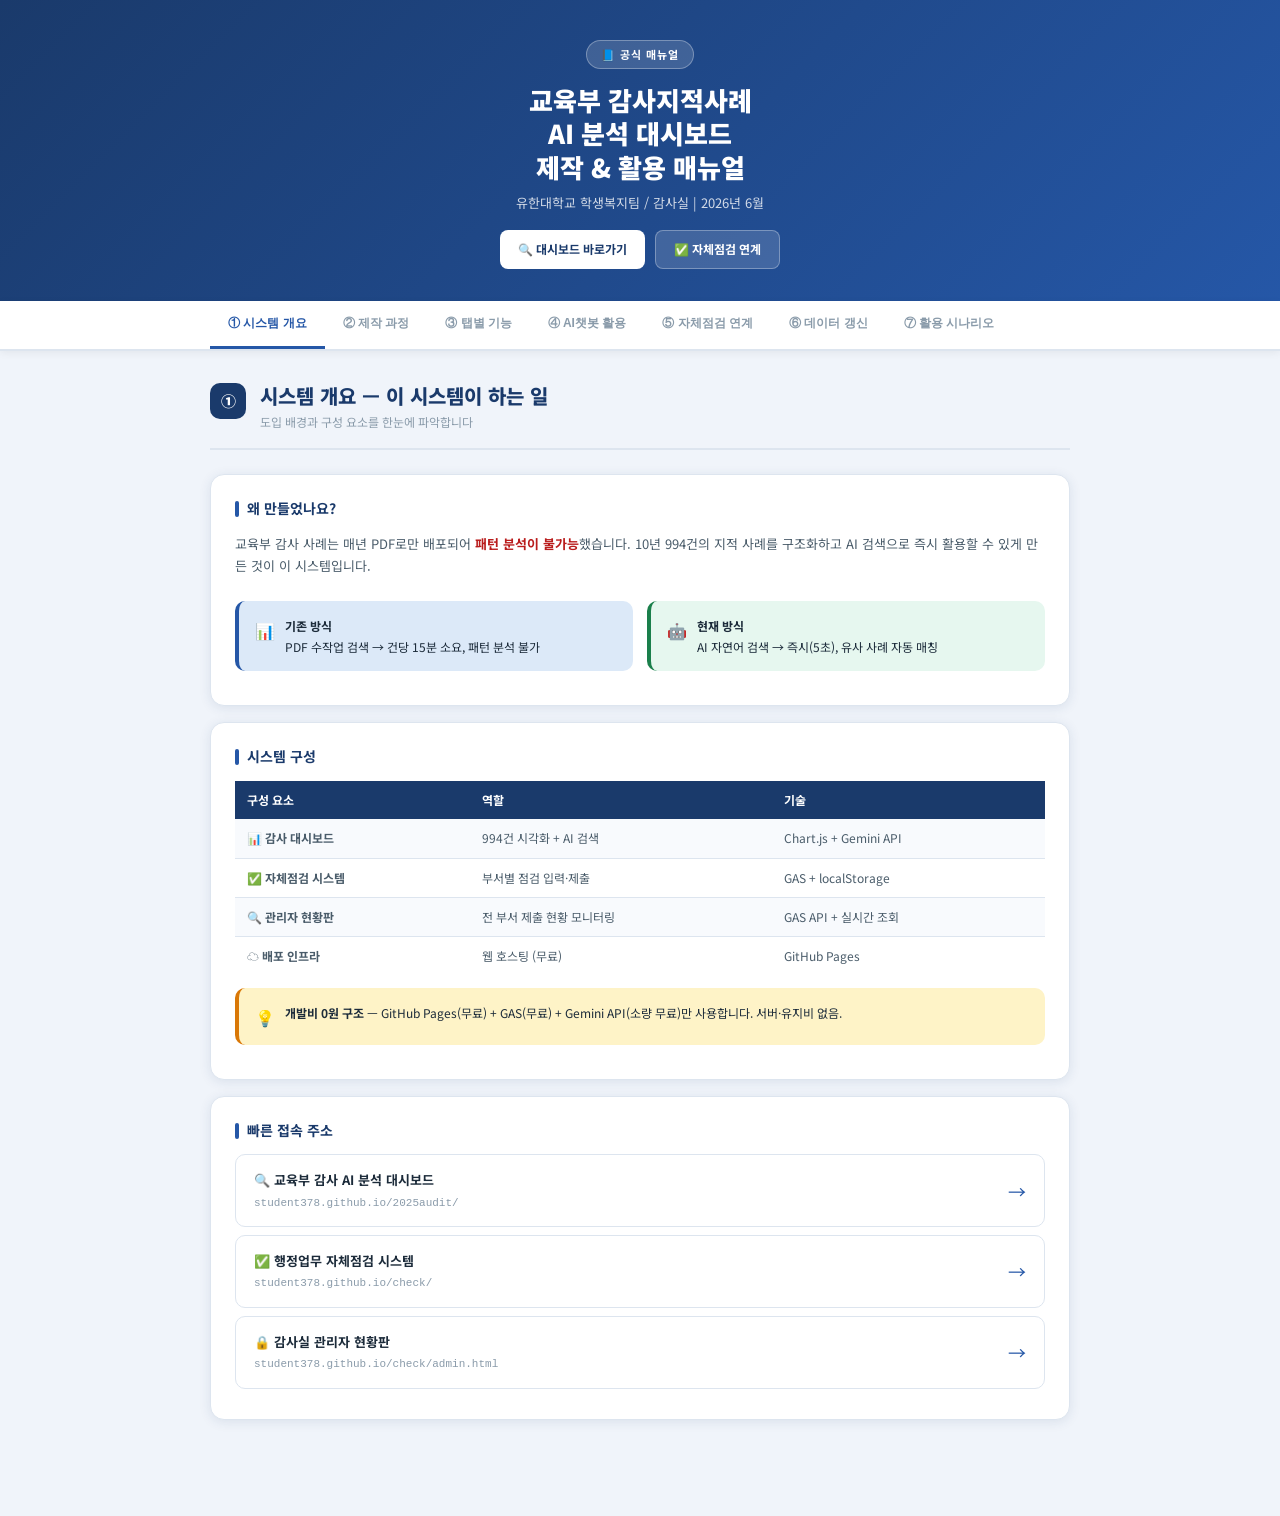
==== manual-audit.html @ cb3c9305 "Add files via upload" ====
<!DOCTYPE html>
<html lang="ko">
<head>
<meta charset="UTF-8">
<meta name="viewport" content="width=device-width,initial-scale=1">
<title>감사지적사례 대시보드 매뉴얼 | 유한대학교</title>
<style>
@import url('https://fonts.googleapis.com/css2?family=Noto+Sans+KR:wght@300;400;500;700;900&display=swap');
*{box-sizing:border-box;margin:0;padding:0}
:root{
  --navy:#1a3a6b;--blue:#2557a7;--blue2:#3b72c4;--blue-light:#dce9f8;
  --green:#1a7f4b;--green-bg:#e6f7ef;
  --orange:#d97706;--orange-bg:#fef3c7;
  --red:#b91c1c;--red-bg:#fde8e8;
  --bg:#f0f4fa;--surf:#fff;--surf2:#f8fafd;
  --txt:#1c2b3a;--txt2:#4a5c6a;--txt3:#8a9baa;
  --border:#dde5ef;
  --sh:0 2px 12px rgba(26,58,107,.10);
  --sh2:0 6px 28px rgba(26,58,107,.16);
}
html{scroll-behavior:smooth}
body{font-family:'Noto Sans KR',sans-serif;background:var(--bg);color:var(--txt);font-size:14px;line-height:1.7}

/* 레이아웃 */
.container{max-width:900px;margin:0 auto;padding:0 20px 80px}

/* 헤더 */
.header{background:linear-gradient(135deg,#1a3a6b 0%,#2557a7 100%);color:#fff;padding:40px 20px 32px;text-align:center;margin-bottom:0}
.header-badge{display:inline-block;background:rgba(255,255,255,.15);border:1px solid rgba(255,255,255,.3);border-radius:20px;padding:4px 14px;font-size:11px;font-weight:700;letter-spacing:1px;margin-bottom:14px}
.header h1{font-size:26px;font-weight:900;line-height:1.3;margin-bottom:8px}
.header p{font-size:13px;opacity:.8;margin-bottom:16px}
.header-btns{display:flex;gap:10px;justify-content:center;flex-wrap:wrap}
.header-btn{display:inline-flex;align-items:center;gap:6px;padding:8px 18px;border-radius:8px;font-size:12px;font-weight:700;text-decoration:none;transition:all .2s}
.header-btn.primary{background:#fff;color:var(--navy)}
.header-btn.secondary{background:rgba(255,255,255,.15);color:#fff;border:1px solid rgba(255,255,255,.3)}
.header-btn:hover{transform:translateY(-1px)}

/* 탭 네비게이션 */
.tab-nav{background:#fff;border-bottom:2px solid var(--border);position:sticky;top:0;z-index:100;box-shadow:0 2px 8px rgba(0,0,0,.06)}
.tab-nav-inner{max-width:900px;margin:0 auto;padding:0 20px;display:flex;gap:0;overflow-x:auto}
.tab-nav-inner::-webkit-scrollbar{display:none}
.tnav-btn{flex-shrink:0;padding:14px 18px;font-size:12px;font-weight:700;color:var(--txt3);background:none;border:none;border-bottom:3px solid transparent;cursor:pointer;transition:all .2s;white-space:nowrap}
.tnav-btn.active,.tnav-btn:hover{color:var(--blue);border-bottom-color:var(--blue)}

/* 섹션 */
.section{display:none;padding-top:32px}
.section.active{display:block}

/* 섹션 헤더 */
.sec-hdr{display:flex;align-items:flex-start;gap:14px;margin-bottom:24px;padding-bottom:16px;border-bottom:2px solid var(--border)}
.sec-num{width:36px;height:36px;border-radius:10px;background:var(--navy);color:#fff;display:flex;align-items:center;justify-content:center;font-size:15px;font-weight:900;flex-shrink:0}
.sec-title{font-size:20px;font-weight:800;color:var(--navy);line-height:1.3}
.sec-sub{font-size:12px;color:var(--txt3);margin-top:3px}

/* 카드 */
.card{background:#fff;border-radius:14px;padding:22px 24px;margin-bottom:16px;box-shadow:var(--sh);border:1px solid var(--border)}
.card-title{font-size:14px;font-weight:700;color:var(--navy);margin-bottom:12px;display:flex;align-items:center;gap:8px}
.card-title::before{content:'';display:inline-block;width:4px;height:16px;background:var(--blue);border-radius:2px}

/* 스텝 */
.steps{display:flex;flex-direction:column;gap:0}
.step{display:flex;gap:16px;position:relative}
.step:not(:last-child)::before{content:'';position:absolute;left:19px;top:42px;bottom:0;width:2px;background:var(--border)}
.step-num{width:40px;height:40px;border-radius:50%;background:var(--blue);color:#fff;display:flex;align-items:center;justify-content:center;font-size:14px;font-weight:800;flex-shrink:0;position:relative;z-index:1}
.step-body{flex:1;padding-bottom:24px}
.step-title{font-size:14px;font-weight:700;color:var(--navy);margin-bottom:8px;margin-top:8px}
.step-desc{font-size:13px;color:var(--txt2);line-height:1.75}

/* 스크린샷 시뮬레이션 */
.screen{background:#1e2a3a;border-radius:10px;overflow:hidden;margin:12px 0;box-shadow:0 4px 20px rgba(0,0,0,.3)}
.screen-bar{background:#2a3a50;padding:8px 14px;display:flex;align-items:center;gap:8px}
.screen-dot{width:10px;height:10px;border-radius:50%}
.screen-url{flex:1;background:rgba(255,255,255,.08);border-radius:4px;padding:3px 10px;font-size:11px;color:rgba(255,255,255,.5);font-family:monospace}
.screen-body{padding:14px}
.fake-tab-row{display:flex;gap:4px;flex-wrap:wrap;margin-bottom:12px}
.fake-tab{padding:5px 10px;border-radius:5px;font-size:10px;font-weight:700;background:rgba(255,255,255,.08);color:rgba(255,255,255,.5)}
.fake-tab.active{background:var(--blue);color:#fff}
.fake-kpi{display:grid;grid-template-columns:repeat(3,1fr);gap:8px;margin-bottom:12px}
.fake-kpi-item{background:rgba(255,255,255,.06);border-radius:8px;padding:10px;text-align:center}
.fake-kpi-num{font-size:18px;font-weight:900;color:#60a5fa}
.fake-kpi-label{font-size:9px;color:rgba(255,255,255,.4);margin-top:2px}
.fake-row{background:rgba(255,255,255,.05);border-radius:6px;padding:8px 10px;margin-bottom:5px;font-size:10px;color:rgba(255,255,255,.6);display:flex;gap:8px;align-items:center}
.fake-badge{padding:2px 7px;border-radius:10px;font-size:9px;font-weight:700}
.fake-badge.high{background:#b91c1c33;color:#fca5a5}
.fake-badge.mid{background:#d9770633;color:#fbbf24}
.fake-badge.info{background:#1d4ed833;color:#93c5fd}
.fake-chat{background:rgba(255,255,255,.05);border-radius:8px;padding:10px;margin-bottom:6px}
.fake-chat-q{font-size:10px;color:#93c5fd;margin-bottom:5px}
.fake-chat-a{font-size:9px;color:rgba(255,255,255,.55);line-height:1.5}

/* 배지 */
.badge{display:inline-flex;align-items:center;gap:4px;padding:3px 9px;border-radius:20px;font-size:11px;font-weight:700}
.badge-blue{background:var(--blue-light);color:var(--blue)}
.badge-green{background:var(--green-bg);color:var(--green)}
.badge-orange{background:var(--orange-bg);color:var(--orange)}
.badge-red{background:var(--red-bg);color:var(--red)}
.badge-navy{background:#e8eef8;color:var(--navy)}

/* 팁 박스 */
.tip{border-radius:10px;padding:14px 16px;margin:12px 0;font-size:12px;line-height:1.75;display:flex;gap:10px}
.tip.blue{background:var(--blue-light);border-left:4px solid var(--blue)}
.tip.green{background:var(--green-bg);border-left:4px solid var(--green)}
.tip.orange{background:var(--orange-bg);border-left:4px solid var(--orange)}
.tip.red{background:var(--red-bg);border-left:4px solid var(--red)}
.tip-icon{font-size:16px;flex-shrink:0;margin-top:1px}
.tip b{font-weight:700}

/* 테이블 */
.tbl{width:100%;border-collapse:collapse;margin:12px 0;font-size:12px}
.tbl th{background:var(--navy);color:#fff;padding:9px 12px;text-align:left;font-weight:700}
.tbl td{padding:9px 12px;border-bottom:1px solid var(--border);vertical-align:top;color:var(--txt2)}
.tbl tr:last-child td{border-bottom:none}
.tbl tr:nth-child(even) td{background:var(--surf2)}

/* 체크리스트 */
.checklist{list-style:none;display:flex;flex-direction:column;gap:8px}
.checklist li{display:flex;gap:10px;padding:10px 14px;background:var(--surf2);border-radius:8px;font-size:13px;color:var(--txt2);align-items:flex-start}
.checklist li::before{content:'☐';font-size:16px;flex-shrink:0;color:var(--blue);margin-top:1px}
.checklist li.done::before{content:'☑';color:var(--green)}

/* 구분선 */
.divider{border:none;border-top:1px solid var(--border);margin:20px 0}

/* 링크 박스 */
.link-box{display:flex;align-items:center;justify-content:space-between;padding:14px 18px;background:#fff;border:1px solid var(--border);border-radius:10px;text-decoration:none;color:var(--txt);transition:all .2s;margin:8px 0}
.link-box:hover{border-color:var(--blue);box-shadow:var(--sh)}
.link-box-url{font-size:11px;color:var(--txt3);font-family:monospace;margin-top:2px}
.link-box-arrow{color:var(--blue);font-size:18px}

/* 열 레이아웃 */
.cols2{display:grid;grid-template-columns:1fr 1fr;gap:14px}
@media(max-width:600px){.cols2{grid-template-columns:1fr}.fake-kpi{grid-template-columns:repeat(2,1fr)}}

/* 인쇄 */
@media print{.tab-nav,.header-btns{display:none}.section{display:block!important}.container{max-width:100%}}
</style>
</head>
<body>

<div class="header">
  <div class="header-badge">📘 공식 매뉴얼</div>
  <h1>교육부 감사지적사례<br>AI 분석 대시보드<br>제작 & 활용 매뉴얼</h1>
  <p>유한대학교 학생복지팀 / 감사실 | 2026년 6월</p>
  <div class="header-btns">
    <a href="https://student378.github.io/2025audit/" target="_blank" class="header-btn primary">🔍 대시보드 바로가기</a>
    <a href="https://student378.github.io/check/" target="_blank" class="header-btn secondary">✅ 자체점검 연계</a>
  </div>
</div>

<nav class="tab-nav">
  <div class="tab-nav-inner">
    <button class="tnav-btn active" onclick="showSec('s1',this)">① 시스템 개요</button>
    <button class="tnav-btn" onclick="showSec('s2',this)">② 제작 과정</button>
    <button class="tnav-btn" onclick="showSec('s3',this)">③ 탭별 기능</button>
    <button class="tnav-btn" onclick="showSec('s4',this)">④ AI챗봇 활용</button>
    <button class="tnav-btn" onclick="showSec('s5',this)">⑤ 자체점검 연계</button>
    <button class="tnav-btn" onclick="showSec('s6',this)">⑥ 데이터 갱신</button>
    <button class="tnav-btn" onclick="showSec('s7',this)">⑦ 활용 시나리오</button>
  </div>
</nav>

<div class="container">

<!-- ① 시스템 개요 -->
<div class="section active" id="s1">
  <div class="sec-hdr">
    <div class="sec-num">①</div>
    <div><div class="sec-title">시스템 개요 — 이 시스템이 하는 일</div><div class="sec-sub">도입 배경과 구성 요소를 한눈에 파악합니다</div></div>
  </div>

  <div class="card">
    <div class="card-title">왜 만들었나요?</div>
    <p style="font-size:13px;color:var(--txt2);margin-bottom:12px">교육부 감사 사례는 매년 PDF로만 배포되어 <strong style="color:var(--red)">패턴 분석이 불가능</strong>했습니다. 10년 994건의 지적 사례를 구조화하고 AI 검색으로 즉시 활용할 수 있게 만든 것이 이 시스템입니다.</p>
    <div class="cols2">
      <div class="tip blue"><div class="tip-icon">📊</div><div><b>기존 방식</b><br>PDF 수작업 검색 → 건당 15분 소요, 패턴 분석 불가</div></div>
      <div class="tip green"><div class="tip-icon">🤖</div><div><b>현재 방식</b><br>AI 자연어 검색 → 즉시(5초), 유사 사례 자동 매칭</div></div>
    </div>
  </div>

  <div class="card">
    <div class="card-title">시스템 구성</div>
    <table class="tbl">
      <tr><th>구성 요소</th><th>역할</th><th>기술</th></tr>
      <tr><td>📊 <b>감사 대시보드</b></td><td>994건 시각화 + AI 검색</td><td>Chart.js + Gemini API</td></tr>
      <tr><td>✅ <b>자체점검 시스템</b></td><td>부서별 점검 입력·제출</td><td>GAS + localStorage</td></tr>
      <tr><td>🔍 <b>관리자 현황판</b></td><td>전 부서 제출 현황 모니터링</td><td>GAS API + 실시간 조회</td></tr>
      <tr><td>☁️ <b>배포 인프라</b></td><td>웹 호스팅 (무료)</td><td>GitHub Pages</td></tr>
    </table>
    <div class="tip orange"><div class="tip-icon">💡</div><div><b>개발비 0원 구조</b> — GitHub Pages(무료) + GAS(무료) + Gemini API(소량 무료)만 사용합니다. 서버·유지비 없음.</div></div>
  </div>

  <div class="card">
    <div class="card-title">빠른 접속 주소</div>
    <a class="link-box" href="https://student378.github.io/2025audit/" target="_blank">
      <div><div style="font-weight:700;font-size:13px;">🔍 교육부 감사 AI 분석 대시보드</div><div class="link-box-url">student378.github.io/2025audit/</div></div>
      <span class="link-box-arrow">→</span>
    </a>
    <a class="link-box" href="https://student378.github.io/check/" target="_blank">
      <div><div style="font-weight:700;font-size:13px;">✅ 행정업무 자체점검 시스템</div><div class="link-box-url">student378.github.io/check/</div></div>
      <span class="link-box-arrow">→</span>
    </a>
    <a class="link-box" href="https://student378.github.io/check/admin.html" target="_blank">
      <div><div style="font-weight:700;font-size:13px;">🔒 감사실 관리자 현황판</div><div class="link-box-url">student378.github.io/check/admin.html</div></div>
      <span class="link-box-arrow">→</span>
    </a>
  </div>
</div>

<!-- ② 제작 과정 -->
<div class="section" id="s2">
  <div class="sec-hdr">
    <div class="sec-num">②</div>
    <div><div class="sec-title">제작 과정 — 어떻게 만들었나요?</div><div class="sec-sub">담당자 1인이 AI 보조로 자체 개발한 전 과정입니다</div></div>
  </div>

  <div class="card">
    <div class="steps">
      <div class="step">
        <div class="step-num">1</div>
        <div class="step-body">
          <div class="step-title">교육부 감사 PDF 데이터 수집 및 구조화</div>
          <div class="step-desc">최근 10년(2015~2024) 교육부 감사 결과 보고서를 수집합니다. PDF 원문에서 <strong>기관명·연도·지적 내용·조치 사항·금액</strong>을 추출하여 Google Sheets에 정리합니다.</div>
          <div class="tip blue" style="margin-top:10px"><div class="tip-icon">💡</div><div>Claude에게 "이 PDF 내용을 기관명, 연도, 지적내용, 카테고리, 조치금액으로 구조화해줘" 라고 요청하면 대부분 자동 처리됩니다.</div></div>
          <div class="screen">
            <div class="screen-bar"><div class="screen-dot" style="background:#ff5f57"></div><div class="screen-dot" style="background:#febc2e"></div><div class="screen-dot" style="background:#28c840"></div><div class="screen-url">Google Sheets — 감사지적사례_데이터.xlsx</div></div>
            <div class="screen-body">
              <div class="fake-row"><span class="fake-badge high">학사</span><span style="color:rgba(255,255,255,.7)">2023 A대학</span><span style="color:rgba(255,255,255,.4)">전형 성적 반영비율 무단 변경</span><span style="margin-left:auto;color:#fbbf24">시정 / 340억</span></div>
              <div class="fake-row"><span class="fake-badge mid">인사</span><span style="color:rgba(255,255,255,.7)">2022 B대학</span><span style="color:rgba(255,255,255,.4)">연구실적 이중인정 적발</span><span style="margin-left:auto;color:#fbbf24">주의 / 0원</span></div>
              <div class="fake-row"><span class="fake-badge high">회계</span><span style="color:rgba(255,255,255,.7)">2021 C대학</span><span style="color:rgba(255,255,255,.4)">법인카드 심야 사용 미정산</span><span style="margin-left:auto;color:#fbbf24">환수 / 12억</span></div>
            </div>
          </div>
        </div>
      </div>

      <div class="step">
        <div class="step-num">2</div>
        <div class="step-body">
          <div class="step-title">8개 카테고리 분류 체계 설계</div>
          <div class="step-desc">994건의 사례를 <strong>학사·재무·인사·시설·연구비·계약·공시·기타</strong> 8개로 분류합니다. Claude에게 각 사례의 카테고리 자동 분류를 요청하면 대부분 정확히 처리됩니다.</div>
          <table class="tbl" style="margin-top:10px">
            <tr><th>카테고리</th><th>건수</th><th>주요 지적 유형</th></tr>
            <tr><td>💰 예산·회계</td><td>342건 (34%)</td><td>법인카드, 예·결산, 부외통장</td></tr>
            <tr><td>👥 채용·인사</td><td>134건 (13%)</td><td>채용 절차, 연구실적 중복</td></tr>
            <tr><td>🏗️ 시설·공사</td><td>118건 (12%)</td><td>수의계약, 안전점검 미실시</td></tr>
            <tr><td>📚 교육·학사</td><td>98건 (10%)</td><td>성적 처리, 보강 미실시</td></tr>
            <tr><td>기타 4개</td><td>302건 (31%)</td><td>연구비, 계약, 공시 등</td></tr>
          </table>
        </div>
      </div>

      <div class="step">
        <div class="step-num">3</div>
        <div class="step-body">
          <div class="step-title">HTML + Chart.js 대시보드 개발</div>
          <div class="step-desc">Claude에게 "Chart.js로 연도별·카테고리별 감사 지적 현황을 시각화하는 HTML을 만들어줘. 필터와 검색도 포함해서."라고 요청하여 초안을 생성합니다.</div>
          <div class="tip blue"><div class="tip-icon">📝</div><div><b>Claude 프롬프트 예시:</b><br>"아래 JSON 데이터를 기반으로 Chart.js 바차트(연도별), 파이차트(카테고리별), 검색 필터를 갖춘 감사 대시보드 HTML을 만들어줘. 다크 테마, 반응형."</div></div>
        </div>
      </div>

      <div class="step">
        <div class="step-num">4</div>
        <div class="step-body">
          <div class="step-title">Gemini API AI 챗봇 연동</div>
          <div class="step-desc">Google AI Studio에서 Gemini API 키를 발급받고 GAS 프록시를 통해 연동합니다. 사용자가 자연어로 질문하면 994건 데이터 중 관련 사례를 즉시 매칭합니다.</div>
          <div class="tip green"><div class="tip-icon">🔑</div><div><b>API 키 발급:</b> aistudio.google.com → API Keys → Create API Key (무료 티어로 일일 충분)</div></div>
          <div class="tip orange"><div class="tip-icon">⚠️</div><div><b>보안:</b> API 키는 반드시 GAS(서버사이드)에만 저장. HTML에 직접 넣으면 안 됩니다.</div></div>
        </div>
      </div>

      <div class="step">
        <div class="step-num">5</div>
        <div class="step-body">
          <div class="step-title">GitHub Pages 배포</div>
          <div class="step-desc">완성된 index.html을 GitHub 저장소에 업로드하고 Pages 설정으로 무료 배포합니다.</div>
          <div style="background:var(--surf2);border-radius:8px;padding:12px 14px;margin-top:8px;font-size:12px;color:var(--txt2)">
            <div style="margin-bottom:6px;font-weight:700;color:var(--navy)">배포 순서</div>
            github.com → New repository → 파일 업로드 → Settings → Pages → Branch: main → Save
          </div>
        </div>
      </div>

      <div class="step">
        <div class="step-num">6</div>
        <div class="step-body">
          <div class="step-title">자체점검 시스템과 양방향 연계 설정</div>
          <div class="step-desc">감사대시보드 탭 영역에 "✅ 자체점검 바로가기" 버튼을 추가하고, 자체점검 화면에 "🔍 감사 사례 참고" 링크를 추가하여 두 시스템을 연결합니다.</div>
          <div class="tip green"><div class="tip-icon">✅</div><div>이 연계 설정이 완료되면 <strong>"교육부 감사 패턴 → AI 분석 → 자체점검 → 선제 예방"</strong>의 완전한 선순환 구조가 완성됩니다.</div></div>
        </div>
      </div>
    </div>
  </div>
</div>

<!-- ③ 탭별 기능 -->
<div class="section" id="s3">
  <div class="sec-hdr">
    <div class="sec-num">③</div>
    <div><div class="sec-title">탭별 기능 가이드</div><div class="sec-sub">6개 탭 각각의 사용법을 단계별로 설명합니다</div></div>
  </div>

  <div class="card">
    <div class="card-title">📊 탭 1 — 종합 대시보드</div>
    <div class="step-desc" style="margin-bottom:12px">접속하면 처음 보이는 화면입니다. 전체 현황을 한눈에 파악합니다.</div>
    <div class="screen">
      <div class="screen-bar"><div class="screen-dot" style="background:#ff5f57"></div><div class="screen-dot" style="background:#febc2e"></div><div class="screen-dot" style="background:#28c840"></div><div class="screen-url">student378.github.io/2025audit/</div></div>
      <div class="screen-body">
        <div class="fake-tab-row">
          <div class="fake-tab active">📊 종합 대시보드</div>
          <div class="fake-tab">📋 지적사례 목록</div>
          <div class="fake-tab">🏫 대학별 현황</div>
          <div class="fake-tab">📋 수감자료</div>
          <div class="fake-tab">🏢 담당업무</div>
          <div class="fake-tab">💬 AI챗봇</div>
        </div>
        <div class="fake-kpi">
          <div class="fake-kpi-item"><div class="fake-kpi-num">994</div><div class="fake-kpi-label">총 지적사례</div></div>
          <div class="fake-kpi-item"><div class="fake-kpi-num">10년</div><div class="fake-kpi-label">데이터 기간</div></div>
          <div class="fake-kpi-item"><div class="fake-kpi-num">1,889억</div><div class="fake-kpi-label">재정조치</div></div>
        </div>
        <div style="background:rgba(255,255,255,.05);border-radius:6px;height:50px;display:flex;align-items:center;justify-content:center;color:rgba(255,255,255,.3);font-size:10px">📊 연도별 지적건수 Bar Chart</div>
      </div>
    </div>
    <ul class="checklist" style="margin-top:12px">
      <li>KPI 숫자(총 건수, 기간, 재정조치액)로 전체 규모를 파악합니다</li>
      <li>연도별 바차트에서 최근 감사 강화 트렌드를 확인합니다</li>
      <li>카테고리 파이차트에서 어느 분야 지적이 많은지 확인합니다</li>
    </ul>
  </div>

  <div class="card">
    <div class="card-title">📋 탭 2 — 지적사례 목록</div>
    <div class="step-desc" style="margin-bottom:12px">994건 전체를 필터·검색·정렬로 탐색합니다. 가장 자주 사용하는 탭입니다.</div>
    <div class="cols2" style="margin-bottom:12px">
      <div>
        <div style="font-size:12px;font-weight:700;color:var(--navy);margin-bottom:6px">사용 방법</div>
        <div class="steps">
          <div class="step">
            <div class="step-num" style="width:28px;height:28px;font-size:11px">1</div>
            <div class="step-body" style="padding-bottom:14px"><div class="step-title" style="font-size:12px;margin-top:4px">카테고리 필터 선택</div><div class="step-desc" style="font-size:11px">학사/재무/인사 등 원하는 분야 클릭</div></div>
          </div>
          <div class="step">
            <div class="step-num" style="width:28px;height:28px;font-size:11px">2</div>
            <div class="step-body" style="padding-bottom:14px"><div class="step-title" style="font-size:12px;margin-top:4px">키워드 검색</div><div class="step-desc" style="font-size:11px">"법인카드", "수의계약" 등 입력</div></div>
          </div>
          <div class="step">
            <div class="step-num" style="width:28px;height:28px;font-size:11px">3</div>
            <div class="step-body"><div class="step-title" style="font-size:12px;margin-top:4px">사례 클릭 → 상세 확인</div><div class="step-desc" style="font-size:11px">조치 내용, 재정 규모, 연도 확인</div></div>
          </div>
        </div>
      </div>
      <div>
        <div style="font-size:12px;font-weight:700;color:var(--navy);margin-bottom:6px">화면 미리보기</div>
        <div class="screen" style="margin:0">
          <div class="screen-body">
            <div style="background:rgba(255,255,255,.08);border-radius:5px;padding:5px 8px;font-size:10px;color:rgba(255,255,255,.4);margin-bottom:8px">🔍 키워드 검색...</div>
            <div class="fake-row"><span class="fake-badge high">회계</span> 법인카드 심야 사용 <span style="margin-left:auto;color:#fbbf24;font-size:9px">2023</span></div>
            <div class="fake-row"><span class="fake-badge high">인사</span> 연구실적 이중인정 <span style="margin-left:auto;color:#fbbf24;font-size:9px">2022</span></div>
            <div class="fake-row"><span class="fake-badge mid">시설</span> 수의계약 근거 미비 <span style="margin-left:auto;color:#fbbf24;font-size:9px">2021</span></div>
          </div>
        </div>
      </div>
    </div>
    <div class="tip blue"><div class="tip-icon">💡</div><div>감사 전 우리 학교에서 발생 가능한 사례를 <b>키워드로 검색</b>해 미리 점검하세요. "장학금", "보강", "법인카드" 등으로 검색하면 유사 지적 사례를 즉시 확인할 수 있습니다.</div></div>
  </div>

  <div class="card">
    <div class="card-title">🏢 탭 5 — 담당업무별 가이드 (가장 중요한 탭)</div>
    <div class="step-desc" style="margin-bottom:12px">8개 부서별로 핵심 체크포인트를 위험도(🔴고위험 / 🟠중위험 / 🟡주의)로 분류해서 보여줍니다. <strong style="color:var(--red)">자체점검 항목과 직결</strong>됩니다.</div>
    <table class="tbl">
      <tr><th>부서</th><th>자체점검 연계</th><th>주요 고위험 항목</th></tr>
      <tr><td>💰 기획·예산팀</td><td><span class="badge badge-navy">§2 예산회계</span></td><td>법인카드, 예결산 이사회 제출</td></tr>
      <tr><td>👥 인사·채용팀</td><td><span class="badge badge-navy">§1 인사관리</span></td><td>채용 단계별 서류, 연구실적 중복</td></tr>
      <tr><td>🏗️ 시설·안전팀</td><td><span class="badge badge-navy">§7 시설관리</span></td><td>안전점검 기록 미보존</td></tr>
      <tr><td>🎓 학생지원팀</td><td><span class="badge badge-navy">§6 학사관리</span></td><td>성적기준 미달 장학금</td></tr>
      <tr><td>🔬 연구·산학팀</td><td><span class="badge badge-navy">§3 연구비</span></td><td>연구결과물 미제출, 인건비 차명</td></tr>
    </table>
    <div class="tip green"><div class="tip-icon">✅</div><div>각 체크포인트 옆의 <b>✅ 자체점검 §X-X</b> 배지를 클릭하면 자체점검 입력화면으로 바로 이동합니다.</div></div>
  </div>
</div>

<!-- ④ AI챗봇 활용 -->
<div class="section" id="s4">
  <div class="sec-hdr">
    <div class="sec-num">④</div>
    <div><div class="sec-title">AI 검색챗봇 활용법</div><div class="sec-sub">💬 탭 — Gemini API 기반 자연어 검색</div></div>
  </div>

  <div class="card">
    <div class="card-title">챗봇이 하는 일</div>
    <p style="font-size:13px;color:var(--txt2);margin-bottom:12px">자연어로 질문하면 994건 감사 데이터 중 관련 사례를 즉시 찾아줍니다. 기존 키워드 검색으로는 놓치는 <strong>의미적 유사 사례</strong>까지 매칭합니다.</p>
    <div class="screen">
      <div class="screen-bar"><div class="screen-dot" style="background:#ff5f57"></div><div class="screen-dot" style="background:#febc2e"></div><div class="screen-dot" style="background:#28c840"></div><div class="screen-url">student378.github.io/2025audit/ — 💬 AI 검색챗봇</div></div>
      <div class="screen-body">
        <div class="fake-chat">
          <div class="fake-chat-q">Q. 시설 공사 관련해서 어떤 유형의 지적이 많이 발생했어?</div>
          <div class="fake-chat-a">시설·공사 관련 지적은 118건으로 전체 12%를 차지합니다. 주요 유형은 ① 수의계약 근거 미비(43건) ② 설계·감리 동일업체 발주(28건) ③ 안전점검 기록 미보존(18건) 순입니다. 특히 2천만원 이상 수의계약 시 법령 근거를 구체적으로 기재하지 않은 사례가 가장 많습니다.</div>
        </div>
        <div class="fake-chat">
          <div class="fake-chat-q">Q. 우리가 올해 특히 주의해야 할 항목은?</div>
          <div class="fake-chat-a">최근 3년 기준 증가 추세인 지적 유형은 ① 개인정보 처리방침 미갱신 ② 연구비 종료 후 집행 ③ 근로장학금 실근무 기록 미비입니다. 이 세 항목을 우선 자체점검하시길 권장합니다.</div>
        </div>
      </div>
    </div>
  </div>

  <div class="card">
    <div class="card-title">효과적인 질문 예시</div>
    <table class="tbl">
      <tr><th>상황</th><th>추천 질문</th></tr>
      <tr><td>감사 전 준비</td><td>"우리 학교 학사팀이 감사 전 가장 먼저 확인해야 할 사항은?"</td></tr>
      <tr><td>유사 사례 검색</td><td>"장학금 지급 관련 지적 사례를 모두 보여줘"</td></tr>
      <tr><td>트렌드 파악</td><td>"최근 3년간 새로 증가하는 지적 유형은 무엇이야?"</td></tr>
      <tr><td>조치 방법</td><td>"법인카드 심야 사용이 지적됐을 때 어떻게 해명했어?"</td></tr>
      <tr><td>위험도 확인</td><td>"시설팀 기준 고위험 항목만 요약해줘"</td></tr>
    </table>
    <div class="tip orange"><div class="tip-icon">⚠️</div><div>AI 챗봇은 데이터 기반 참고 자료입니다. 최종 감사 대응은 반드시 관련 법령과 담당자 판단을 병행하세요.</div></div>
  </div>
</div>

<!-- ⑤ 자체점검 연계 -->
<div class="section" id="s5">
  <div class="sec-hdr">
    <div class="sec-num">⑤</div>
    <div><div class="sec-title">자체점검 시스템 연계 활용</div><div class="sec-sub">감사 사례 → 체크리스트 → 사전 예방의 선순환</div></div>
  </div>

  <div class="card">
    <div class="card-title">연계 흐름 (4단계)</div>
    <div class="steps">
      <div class="step">
        <div class="step-num">1</div>
        <div class="step-body">
          <div class="step-title">감사대시보드 "담당업무별 가이드" 탭 확인</div>
          <div class="step-desc">우리 부서와 관련된 고위험 항목을 확인합니다. 각 항목 옆의 <span class="badge badge-green">✅ 자체점검 §X-X</span> 배지를 클릭하면 해당 자체점검 영역으로 바로 이동합니다.</div>
        </div>
      </div>
      <div class="step">
        <div class="step-num">2</div>
        <div class="step-body">
          <div class="step-title">자체점검 입력화면에서 해당 항목 점검</div>
          <div class="step-desc"><code style="background:var(--blue-light);color:var(--blue);padding:2px 6px;border-radius:4px;font-size:11px">student378.github.io/check/</code> 접속 → 부서 선택 → 해당 영역의 세부 항목 이상유무 입력</div>
          <div class="tip blue" style="margin-top:8px"><div class="tip-icon">💡</div><div>점검 입력 중 "🔍 감사 사례 참고" 버튼을 누르면 대시보드를 바로 열 수 있습니다.</div></div>
        </div>
      </div>
      <div class="step">
        <div class="step-num">3</div>
        <div class="step-body">
          <div class="step-title">이상있음 항목 → AI 챗봇으로 유사 사례 확인</div>
          <div class="step-desc">이상있음으로 표시된 항목이 있다면, AI 챗봇에 "우리 학교에서 [해당 항목] 관련 지적 사례와 조치 방법을 알려줘"라고 질문하여 사전 대응 방안을 준비합니다.</div>
        </div>
      </div>
      <div class="step">
        <div class="step-num">4</div>
        <div class="step-body">
          <div class="step-title">부서장 확인 후 감사실 제출</div>
          <div class="step-desc">모든 항목 점검 완료 후 부서장 서명 → 감사실 제출. 감사실 관리자 현황판에서 실시간으로 제출 현황을 확인합니다.</div>
        </div>
      </div>
    </div>
  </div>
</div>

<!-- ⑥ 데이터 갱신 -->
<div class="section" id="s6">
  <div class="sec-hdr">
    <div class="sec-num">⑥</div>
    <div><div class="sec-title">데이터 갱신 방법</div><div class="sec-sub">새로운 감사 사례 추가 및 연간 업데이트</div></div>
  </div>

  <div class="card">
    <div class="card-title">신규 감사 사례 추가 방법</div>
    <div class="steps">
      <div class="step">
        <div class="step-num">1</div>
        <div class="step-body">
          <div class="step-title">GitHub에서 index.html 열기</div>
          <div class="step-desc"><code style="background:var(--blue-light);color:var(--blue);padding:2px 6px;border-radius:4px;font-size:11px">github.com/student378/2025audit</code> → index.html → 연필(✏️) 아이콘 클릭</div>
        </div>
      </div>
      <div class="step">
        <div class="step-num">2</div>
        <div class="step-body">
          <div class="step-title">Ctrl+F로 "var D=" 검색</div>
          <div class="step-desc">데이터 배열의 시작 위치를 찾습니다. 기존 항목 구조를 참고하여 새 항목을 추가합니다.</div>
          <div style="background:#1e2a3a;border-radius:8px;padding:12px;margin-top:8px;font-family:monospace;font-size:11px;color:#93c5fd">
            <span style="color:#6b7280">// 신규 사례 추가 예시</span><br>
            {year:<span style="color:#fbbf24">2024</span>, inst:<span style="color:#86efac">'유한대학교'</span>, cat:<span style="color:#86efac">'학사'</span>,<br>
            &nbsp;issue:<span style="color:#86efac">'보강 미실시 3건'</span>,<br>
            &nbsp;action:<span style="color:#86efac">'주의'</span>, amount:<span style="color:#fbbf24">0</span>},
          </div>
        </div>
      </div>
      <div class="step">
        <div class="step-num">3</div>
        <div class="step-body">
          <div class="step-title">Commit changes → 자동 배포</div>
          <div class="step-desc">저장 후 1~2분 내 자동 반영됩니다. 별도 서버 작업 없이 즉시 업데이트됩니다.</div>
        </div>
      </div>
    </div>
    <div class="tip green"><div class="tip-icon">📅</div><div><b>권장 갱신 주기:</b> 교육부 감사 결과 공개 직후(연 1회) + 자체점검 영역 변경 시</div></div>
  </div>
</div>

<!-- ⑦ 활용 시나리오 -->
<div class="section" id="s7">
  <div class="sec-hdr">
    <div class="sec-num">⑦</div>
    <div><div class="sec-title">실전 활용 시나리오</div><div class="sec-sub">상황별 사용 방법을 단계별로 안내합니다</div></div>
  </div>

  <div class="card">
    <div class="card-title">📅 시나리오 1 — 연간 감사 준비 (감사 3개월 전)</div>
    <ul class="checklist">
      <li>감사대시보드 "종합 대시보드" 탭에서 최근 3년 트렌드 파악</li>
      <li>AI 챗봇에 "올해 중점 감사 예상 항목을 알려줘" 질문</li>
      <li>"담당업무별 가이드" 탭에서 우리 부서 고위험 항목 목록 출력</li>
      <li>자체점검 시스템으로 전 부서 사전 점검 실시</li>
      <li class="done">감사실에서 전 부서 제출 현황 실시간 확인</li>
    </ul>
  </div>

  <div class="card">
    <div class="card-title">🔍 시나리오 2 — 특정 사안 발생 시 즉시 검색</div>
    <div class="step-desc" style="margin-bottom:12px">예: 시설팀에서 2,500만원 수의계약을 체결해야 할 상황</div>
    <ul class="checklist">
      <li>AI 챗봇에 "2천만원 이상 수의계약 관련 지적 사례와 요구 서류 알려줘" 질문</li>
      <li>"지적사례 목록" 탭에서 "수의계약" 키워드로 유사 사례 전체 검색</li>
      <li>지적 사례의 조치 내용을 참고하여 서류 사전 준비</li>
      <li>자체점검 §4-1(계약관리) 항목 점검 후 이상유무 기록</li>
    </ul>
  </div>

  <div class="card">
    <div class="card-title">📊 시나리오 3 — 신임 담당자 온보딩</div>
    <div class="step-desc" style="margin-bottom:12px">새로 부임한 담당자가 우리 부서 감사 위험 요소를 빠르게 파악해야 할 때</div>
    <ul class="checklist">
      <li>"담당업무별 가이드" 탭에서 담당 부서 선택</li>
      <li>고위험 항목부터 순서대로 실제 현황과 대조</li>
      <li>AI 챗봇에 "학생지원팀 신임 담당자가 가장 먼저 확인해야 할 것은?" 질문</li>
      <li>"수감자료 준비가이드" 탭에서 평소 비치해야 할 서류 목록 파악</li>
    </ul>
    <div class="tip green"><div class="tip-icon">✅</div><div>이 시나리오대로 진행하면 신임 담당자가 <b>하루 안에</b> 감사 대응 체계를 파악할 수 있습니다.</div></div>
  </div>

  <div class="card">
    <div class="card-title">⚡ 빠른 참고 — 탭별 주요 용도 요약</div>
    <table class="tbl">
      <tr><th>탭</th><th>언제 사용?</th><th>소요 시간</th></tr>
      <tr><td>📊 종합 대시보드</td><td>감사 준비 시작, 전체 현황 파악</td><td>5분</td></tr>
      <tr><td>📋 지적사례 목록</td><td>특정 사안 유사 사례 검색</td><td>2~5분</td></tr>
      <tr><td>🏫 대학별 현황</td><td>타 대학 벤치마킹</td><td>3분</td></tr>
      <tr><td>📋 수감자료 가이드</td><td>감사장 비치 서류 준비</td><td>10분</td></tr>
      <tr><td>🏢 담당업무별 가이드</td><td>부서별 점검 항목 확인 (★ 핵심)</td><td>10~15분</td></tr>
      <tr><td>💬 AI 챗봇</td><td>복합적 질문, 의사결정 참고</td><td>즉시</td></tr>
    </table>
  </div>
</div>

</div>

<script>
function showSec(id, btn) {
  document.querySelectorAll('.section').forEach(s => s.classList.remove('active'));
  document.querySelectorAll('.tnav-btn').forEach(b => b.classList.remove('active'));
  document.getElementById(id).classList.add('active');
  btn.classList.add('active');
  window.scrollTo({top: document.querySelector('.tab-nav').offsetTop - 10, behavior: 'smooth'});
}
</script>
</body>
</html>
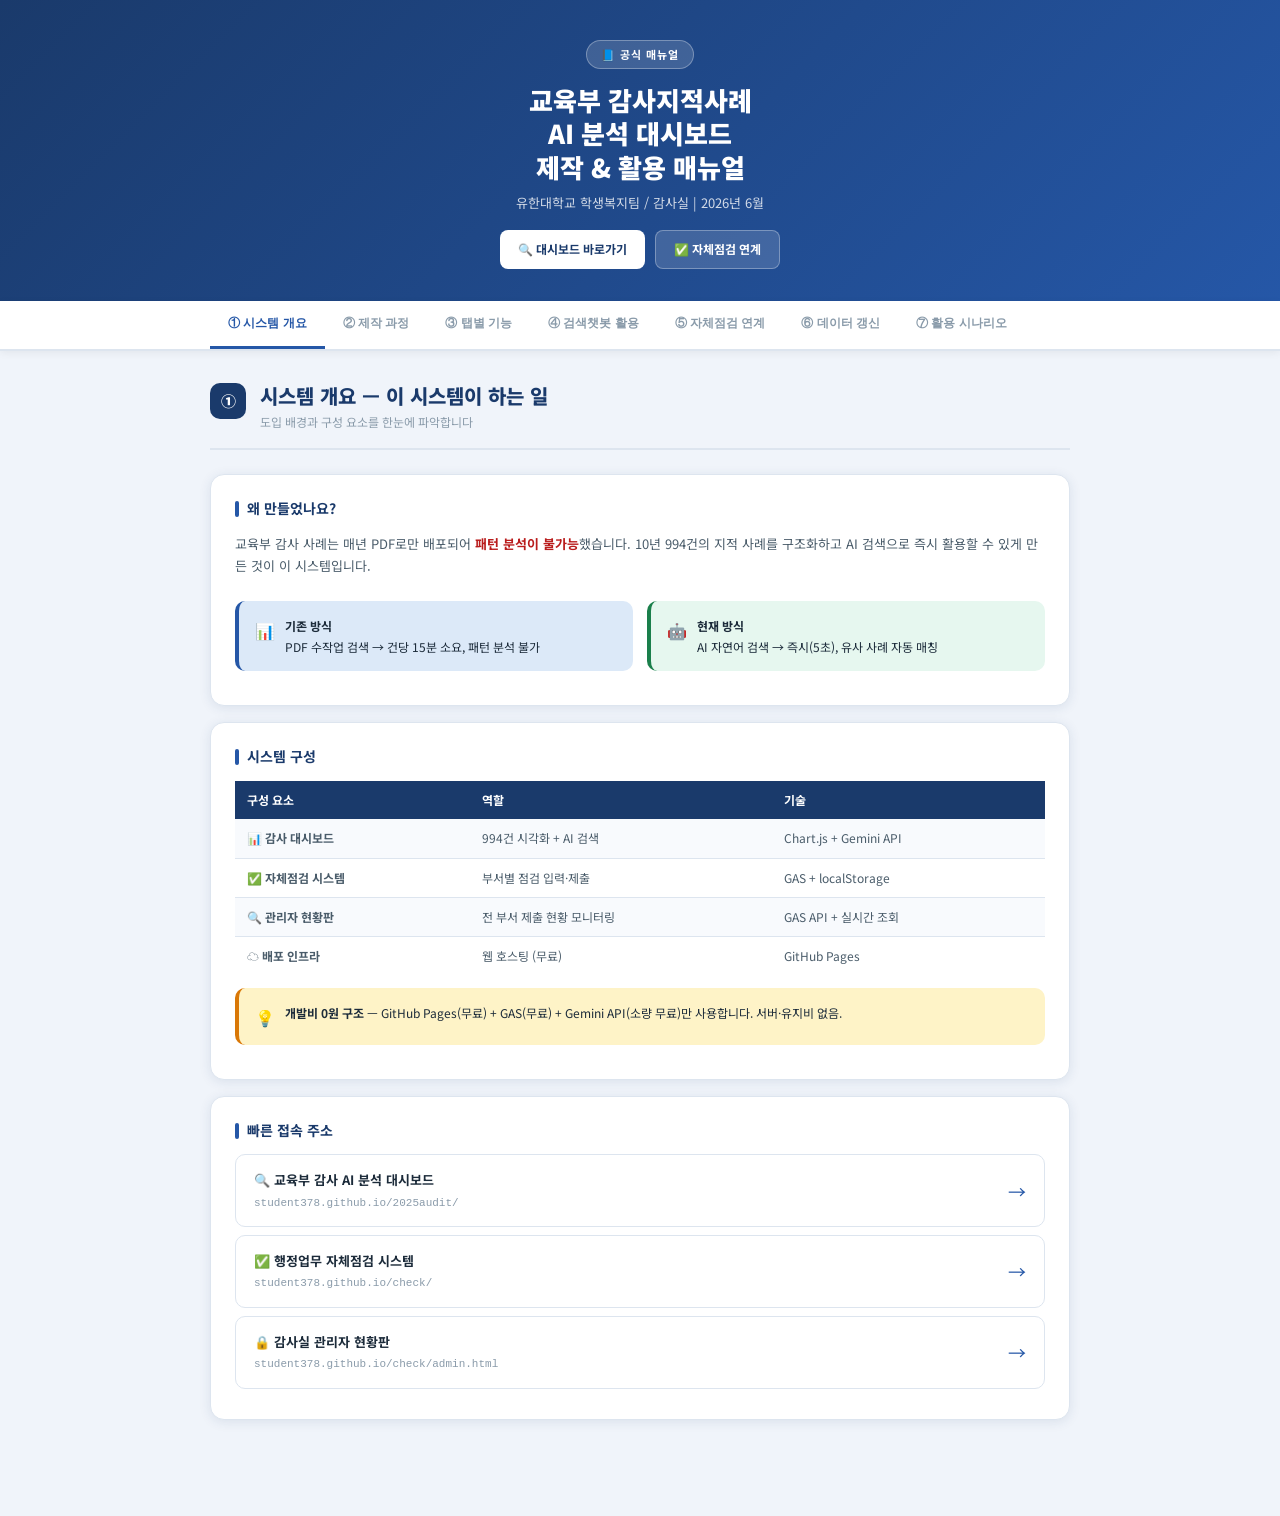
==== commit ce2955e4: "Add files via upload" ====
--- a/manual-audit.html
+++ b/manual-audit.html
@@ -152,11 +152,10 @@
     <button class="tnav-btn active" onclick="showSec('s1',this)">① 시스템 개요</button>
     <button class="tnav-btn" onclick="showSec('s2',this)">② 제작 과정</button>
     <button class="tnav-btn" onclick="showSec('s3',this)">③ 탭별 기능</button>
-    <button class="tnav-btn" onclick="showSec('s4',this)">④ AI챗봇 활용</button>
+    <button class="tnav-btn" onclick="showSec('s4',this)">④ 검색챗봇 활용</button>
     <button class="tnav-btn" onclick="showSec('s5',this)">⑤ 자체점검 연계</button>
     <button class="tnav-btn" onclick="showSec('s6',this)">⑥ 데이터 갱신</button>
-    <button class="tnav-btn" onclick="showSec('s7',this)">⑦ 활용 시나리오</button>
-  </div>
+    <button class="tnav-btn" onclick="showSec('s7',this)">⑦ 활용 시나리오</button>  </div>
 </nav>
 
 <div class="container">
@@ -264,6 +263,7 @@
           <div class="step-desc">Google AI Studio에서 Gemini API 키를 발급받고 GAS 프록시를 통해 연동합니다. 사용자가 자연어로 질문하면 994건 데이터 중 관련 사례를 즉시 매칭합니다.</div>
           <div class="tip green"><div class="tip-icon">🔑</div><div><b>API 키 발급:</b> aistudio.google.com → API Keys → Create API Key (무료 티어로 일일 충분)</div></div>
           <div class="tip orange"><div class="tip-icon">⚠️</div><div><b>보안:</b> API 키는 반드시 GAS(서버사이드)에만 저장. HTML에 직접 넣으면 안 됩니다.</div></div>
+          <div class="tip blue"><div class="tip-icon">ℹ️</div><div><b>현재 운영 상태:</b> Gemini API 연동은 설계·구현은 완료되어 있으나, 현재는 비활성(GEMINI_ENABLED = false) 상태입니다. 검색챗봇은 내장된 994건 데이터를 키워드로 즉시 검색하는 방식으로 동작 중입니다.</div></div>
         </div>
       </div>
 
@@ -378,42 +378,106 @@
   </div>
 </div>
 
-<!-- ④ AI챗봇 활용 -->
+<!-- ④ 검색챗봇 활용 -->
 <div class="section" id="s4">
   <div class="sec-hdr">
     <div class="sec-num">④</div>
-    <div><div class="sec-title">AI 검색챗봇 활용법</div><div class="sec-sub">💬 탭 — Gemini API 기반 자연어 검색</div></div>
-  </div>
-
-  <div class="card">
-    <div class="card-title">챗봇이 하는 일</div>
-    <p style="font-size:13px;color:var(--txt2);margin-bottom:12px">자연어로 질문하면 994건 감사 데이터 중 관련 사례를 즉시 찾아줍니다. 기존 키워드 검색으로는 놓치는 <strong>의미적 유사 사례</strong>까지 매칭합니다.</p>
+    <div><div class="sec-title">검색챗봇 활용법</div><div class="sec-sub">💬 탭 — 994건 데이터 키워드 즉시 검색</div></div>
+  </div>
+
+  <div class="card">
+    <div class="card-title">챗봇 구조 — 어떻게 동작하나요?</div>
+    <p style="font-size:13px;color:var(--txt2);margin-bottom:14px">이 챗봇은 <strong>외부 AI API 없이</strong> 내장된 994건 감사 데이터를 키워드 점수 방식으로 즉시 검색합니다. 입력한 단어와 관련도가 높은 지적 사례를 최대 10건 순위별로 보여줍니다.</p>
+    <div class="cols2">
+      <div class="tip green"><div class="tip-icon">✅</div><div><b>장점</b><br>인터넷 연결 없이도 즉시 응답. API 비용 없음. 실제 감사 데이터만 표시.</div></div>
+      <div class="tip blue"><div class="tip-icon">ℹ️</div><div><b>검색 방식</b><br>기관명·지적내용·조치사항에서 키워드 매칭. 관련도 점수 순 정렬.</div></div>
+    </div>
+  </div>
+
+  <div class="card">
+    <div class="card-title">화면 구성</div>
     <div class="screen">
-      <div class="screen-bar"><div class="screen-dot" style="background:#ff5f57"></div><div class="screen-dot" style="background:#febc2e"></div><div class="screen-dot" style="background:#28c840"></div><div class="screen-url">student378.github.io/2025audit/ — 💬 AI 검색챗봇</div></div>
-      <div class="screen-body">
-        <div class="fake-chat">
-          <div class="fake-chat-q">Q. 시설 공사 관련해서 어떤 유형의 지적이 많이 발생했어?</div>
-          <div class="fake-chat-a">시설·공사 관련 지적은 118건으로 전체 12%를 차지합니다. 주요 유형은 ① 수의계약 근거 미비(43건) ② 설계·감리 동일업체 발주(28건) ③ 안전점검 기록 미보존(18건) 순입니다. 특히 2천만원 이상 수의계약 시 법령 근거를 구체적으로 기재하지 않은 사례가 가장 많습니다.</div>
-        </div>
-        <div class="fake-chat">
-          <div class="fake-chat-q">Q. 우리가 올해 특히 주의해야 할 항목은?</div>
-          <div class="fake-chat-a">최근 3년 기준 증가 추세인 지적 유형은 ① 개인정보 처리방침 미갱신 ② 연구비 종료 후 집행 ③ 근로장학금 실근무 기록 미비입니다. 이 세 항목을 우선 자체점검하시길 권장합니다.</div>
-        </div>
-      </div>
-    </div>
-  </div>
-
-  <div class="card">
-    <div class="card-title">효과적인 질문 예시</div>
+      <div class="screen-bar"><div class="screen-dot" style="background:#ff5f57"></div><div class="screen-dot" style="background:#febc2e"></div><div class="screen-dot" style="background:#28c840"></div><div class="screen-url">student378.github.io/2025audit/ — 💬 검색챗봇</div></div>
+      <div class="screen-body" style="display:flex;gap:10px">
+        <div style="width:140px;flex-shrink:0;background:rgba(255,255,255,.04);border-radius:8px;padding:10px">
+          <div style="font-size:9px;font-weight:700;color:rgba(255,255,255,.4);margin-bottom:8px">💬 빠른 질문</div>
+          <div style="font-size:9px;color:rgba(255,255,255,.3);margin-bottom:5px">📊 현황 통계</div>
+          <div style="background:rgba(255,255,255,.06);border-radius:4px;padding:5px 7px;font-size:9px;color:rgba(255,255,255,.5);margin-bottom:3px">📈 전체 지적사례 현황 요약</div>
+          <div style="background:rgba(255,255,255,.06);border-radius:4px;padding:5px 7px;font-size:9px;color:rgba(255,255,255,.5);margin-bottom:3px">💰 재정조치 금액이 가장 큰 사례</div>
+          <div style="font-size:9px;color:rgba(255,255,255,.3);margin:8px 0 5px">🔍 분야별 사례</div>
+          <div style="background:rgba(255,255,255,.06);border-radius:4px;padding:5px 7px;font-size:9px;color:rgba(255,255,255,.5);margin-bottom:3px">🏗️ 시설·공사 지적사례</div>
+          <div style="background:rgba(255,255,255,.06);border-radius:4px;padding:5px 7px;font-size:9px;color:rgba(255,255,255,.5)">👥 채용·인사 위반 사례</div>
+        </div>
+        <div style="flex:1;display:flex;flex-direction:column;gap:8px">
+          <div style="background:rgba(255,255,255,.05);border-radius:8px;padding:10px">
+            <div style="font-size:9px;color:#93c5fd;margin-bottom:5px">🔵 사용자: 시설 공사 수의계약</div>
+            <div style="font-size:9px;color:rgba(255,255,255,.6);line-height:1.6">🔍 <b style="color:#fff">"시설 공사 수의계약"</b> 검색 결과 (7건)<br>
+              <span style="color:#fca5a5">① A대학 — 수의계약 근거 미비 (2022)</span><br>
+              <span style="color:#fca5a5">② B대학 — 2천만원↑ 수의계약 분할발주 (2021)</span><br>
+              <span style="color:#fdba74">③ C대학 — 설계감리 동일업체 (2023)</span>
+            </div>
+          </div>
+          <div style="background:rgba(255,255,255,.08);border-radius:6px;padding:8px 10px;font-size:10px;color:rgba(255,255,255,.4)">🔍 기관명, 지적 분야, 키워드로 검색하세요...</div>
+        </div>
+      </div>
+    </div>
+    <table class="tbl" style="margin-top:14px">
+      <tr><th>구성 요소</th><th>설명</th></tr>
+      <tr><td>왼쪽 — 빠른 질문 패널</td><td>자주 쓰는 검색어를 버튼으로 제공. 클릭하면 즉시 검색됩니다</td></tr>
+      <tr><td>오른쪽 위 — 검색 결과</td><td>관련도 순으로 최대 10건 표시. 기관명·지적내용·조치·금액 포함</td></tr>
+      <tr><td>오른쪽 아래 — 입력창</td><td>직접 키워드 입력 후 Enter 또는 ▶ 클릭</td></tr>
+    </table>
+  </div>
+
+  <div class="card">
+    <div class="card-title">잘 작동하는 검색어 유형</div>
     <table class="tbl">
-      <tr><th>상황</th><th>추천 질문</th></tr>
-      <tr><td>감사 전 준비</td><td>"우리 학교 학사팀이 감사 전 가장 먼저 확인해야 할 사항은?"</td></tr>
-      <tr><td>유사 사례 검색</td><td>"장학금 지급 관련 지적 사례를 모두 보여줘"</td></tr>
-      <tr><td>트렌드 파악</td><td>"최근 3년간 새로 증가하는 지적 유형은 무엇이야?"</td></tr>
-      <tr><td>조치 방법</td><td>"법인카드 심야 사용이 지적됐을 때 어떻게 해명했어?"</td></tr>
-      <tr><td>위험도 확인</td><td>"시설팀 기준 고위험 항목만 요약해줘"</td></tr>
+      <tr><th>검색 목적</th><th>효과적인 검색어</th><th>결과 특징</th></tr>
+      <tr><td>기관명으로 찾기</td><td>서울대학교 / 경희대 / 유한대</td><td>해당 기관의 전체 지적 이력</td></tr>
+      <tr><td>지적 유형으로 찾기</td><td>법인카드 / 수의계약 / 보강</td><td>해당 키워드 포함 사례 전체</td></tr>
+      <tr><td>분야 전체 보기</td><td>시설공사 / 채용인사 / 연구비</td><td>해당 카테고리 주요 사례</td></tr>
+      <tr><td>빠른 질문 버튼 활용</td><td>왼쪽 패널 버튼 클릭</td><td>미리 설정된 주요 검색 즉시 실행</td></tr>
     </table>
-    <div class="tip orange"><div class="tip-icon">⚠️</div><div>AI 챗봇은 데이터 기반 참고 자료입니다. 최종 감사 대응은 반드시 관련 법령과 담당자 판단을 병행하세요.</div></div>
+    <div class="tip orange"><div class="tip-icon">💡</div><div><b>검색 팁</b> — 긴 문장보다 <b>핵심 키워드 2~3개</b>를 입력하면 더 정확한 결과가 나옵니다.<br>예: "시설 공사 관련해서 어떤 지적이 있었나요?" → <b>"시설 수의계약"</b></div></div>
+    <div class="tip red"><div class="tip-icon">⚠️</div><div><b>주의</b> — 이 챗봇은 질문에 대한 <b>AI 해석·요약 기능은 없습니다.</b> 입력한 키워드와 일치하는 실제 지적 사례 데이터를 검색해서 보여주는 방식입니다.</div></div>
+  </div>
+
+  <div class="card">
+    <div class="card-title">빠른 질문 버튼 목록</div>
+    <div class="cols2">
+      <div>
+        <div style="font-size:12px;font-weight:700;color:var(--navy);margin-bottom:8px">📊 현황 통계</div>
+        <ul class="checklist" style="gap:5px">
+          <li style="padding:7px 12px;font-size:12px">전체 지적사례 현황 요약</li>
+          <li style="padding:7px 12px;font-size:12px">재정조치 금액이 가장 큰 사례</li>
+          <li style="padding:7px 12px;font-size:12px">지적건수 상위 기관</li>
+          <li style="padding:7px 12px;font-size:12px">가장 많은 처분 유형</li>
+        </ul>
+      </div>
+      <div>
+        <div style="font-size:12px;font-weight:700;color:var(--navy);margin-bottom:8px">🔍 분야별 사례</div>
+        <ul class="checklist" style="gap:5px">
+          <li style="padding:7px 12px;font-size:12px">예산·회계 주요 지적사례</li>
+          <li style="padding:7px 12px;font-size:12px">채용·인사 위반 사례</li>
+          <li style="padding:7px 12px;font-size:12px">연구비 부당 집행 사례</li>
+          <li style="padding:7px 12px;font-size:12px">시설·공사 지적사례</li>
+        </ul>
+      </div>
+      <div style="margin-top:10px">
+        <div style="font-size:12px;font-weight:700;color:var(--navy);margin-bottom:8px">🏫 기관 검색</div>
+        <ul class="checklist" style="gap:5px">
+          <li style="padding:7px 12px;font-size:12px">서울대학교 / 경희대학교 / 고려대학교</li>
+        </ul>
+      </div>
+      <div style="margin-top:10px">
+        <div style="font-size:12px;font-weight:700;color:var(--navy);margin-bottom:8px">📋 수감자료 준비</div>
+        <ul class="checklist" style="gap:5px">
+          <li style="padding:7px 12px;font-size:12px">법인카드 관련 준비서류</li>
+          <li style="padding:7px 12px;font-size:12px">채용 관련 필수 서류 목록</li>
+          <li style="padding:7px 12px;font-size:12px">고위험 자가점검 항목</li>
+        </ul>
+      </div>
+    </div>
   </div>
 </div>
 
@@ -445,8 +509,8 @@
       <div class="step">
         <div class="step-num">3</div>
         <div class="step-body">
-          <div class="step-title">이상있음 항목 → AI 챗봇으로 유사 사례 확인</div>
-          <div class="step-desc">이상있음으로 표시된 항목이 있다면, AI 챗봇에 "우리 학교에서 [해당 항목] 관련 지적 사례와 조치 방법을 알려줘"라고 질문하여 사전 대응 방안을 준비합니다.</div>
+          <div class="step-title">이상있음 항목 → 검색챗봇으로 유사 사례 확인</div>
+          <div class="step-desc">이상있음으로 표시된 항목이 있다면, 검색챗봇 탭에서 해당 키워드를 입력하거나 빠른 질문 버튼을 클릭하여 관련 지적 사례와 조치 내용을 확인하고 사전 대응 방안을 준비합니다.</div>
         </div>
       </div>
       <div class="step">
@@ -506,54 +570,71 @@
 <div class="section" id="s7">
   <div class="sec-hdr">
     <div class="sec-num">⑦</div>
-    <div><div class="sec-title">실전 활용 시나리오</div><div class="sec-sub">상황별 사용 방법을 단계별로 안내합니다</div></div>
-  </div>
-
-  <div class="card">
-    <div class="card-title">📅 시나리오 1 — 연간 감사 준비 (감사 3개월 전)</div>
+    <div><div class="sec-title">실전 활용 시나리오</div><div class="sec-sub">상황별 구체적 사용 방법을 단계별로 안내합니다</div></div>
+  </div>
+
+  <div class="card">
+    <div class="card-title">📅 시나리오 1 — 감사 전 우리 부서 위험 항목 파악</div>
+    <p style="font-size:13px;color:var(--txt2);margin-bottom:12px">감사 일정이 잡혔을 때, 우리 부서에서 지적될 가능성이 높은 항목을 미리 확인합니다.</p>
     <ul class="checklist">
-      <li>감사대시보드 "종합 대시보드" 탭에서 최근 3년 트렌드 파악</li>
-      <li>AI 챗봇에 "올해 중점 감사 예상 항목을 알려줘" 질문</li>
-      <li>"담당업무별 가이드" 탭에서 우리 부서 고위험 항목 목록 출력</li>
-      <li>자체점검 시스템으로 전 부서 사전 점검 실시</li>
-      <li class="done">감사실에서 전 부서 제출 현황 실시간 확인</li>
+      <li>감사대시보드 접속 → <b>🏢 담당업무별 가이드</b> 탭 클릭</li>
+      <li>우리 부서(예: 기획·예산팀, 시설·안전팀 등)를 선택하여 <b>🔴 고위험 체크포인트</b> 목록 확인</li>
+      <li>각 항목 옆 <span class="badge badge-green">✅ 자체점검 §X-X</span> 배지를 클릭 → 자체점검 입력화면 이동</li>
+      <li>해당 항목에 대한 실제 현황을 자체점검 시스템에서 이상유무 체크</li>
+      <li>이상있음 항목이 있으면 <b>📋 지적사례 목록</b> 탭에서 키워드 검색으로 유사 사례 조치 내용 확인</li>
     </ul>
-  </div>
-
-  <div class="card">
-    <div class="card-title">🔍 시나리오 2 — 특정 사안 발생 시 즉시 검색</div>
-    <div class="step-desc" style="margin-bottom:12px">예: 시설팀에서 2,500만원 수의계약을 체결해야 할 상황</div>
+    <div class="tip blue"><div class="tip-icon">💡</div><div>담당업무별 가이드 탭에는 실제 교육부 감사 데이터 기반으로 설계된 핵심 체크포인트가 위험도별로 정리되어 있습니다.</div></div>
+  </div>
+
+  <div class="card">
+    <div class="card-title">🔍 시나리오 2 — 특정 사안 발생 시 유사 사례 즉시 검색</div>
+    <p style="font-size:13px;color:var(--txt2);margin-bottom:12px">예: 2,500만원 수의계약을 체결해야 하는 상황에서 유사 지적 사례를 확인하고 싶을 때</p>
     <ul class="checklist">
-      <li>AI 챗봇에 "2천만원 이상 수의계약 관련 지적 사례와 요구 서류 알려줘" 질문</li>
-      <li>"지적사례 목록" 탭에서 "수의계약" 키워드로 유사 사례 전체 검색</li>
-      <li>지적 사례의 조치 내용을 참고하여 서류 사전 준비</li>
-      <li>자체점검 §4-1(계약관리) 항목 점검 후 이상유무 기록</li>
+      <li><b>📋 지적사례 목록</b> 탭 클릭</li>
+      <li>검색창에 <b>"수의계약"</b> 입력 → 관련 지적 사례 목록 확인</li>
+      <li>또는 빠른 질문 패널에서 <b>"계약·입찰 위반 사례"</b> 클릭</li>
+      <li>유사 사례의 지적 내용과 조치 결과를 확인하여 사전 서류 준비</li>
+      <li>자체점검 §4-1(계약관리) 항목도 함께 점검 후 이상유무 기록</li>
     </ul>
   </div>
 
   <div class="card">
-    <div class="card-title">📊 시나리오 3 — 신임 담당자 온보딩</div>
-    <div class="step-desc" style="margin-bottom:12px">새로 부임한 담당자가 우리 부서 감사 위험 요소를 빠르게 파악해야 할 때</div>
+    <div class="card-title">🏫 시나리오 3 — 신임 담당자 온보딩</div>
+    <p style="font-size:13px;color:var(--txt2);margin-bottom:12px">새로 부임한 담당자가 우리 부서 감사 위험 요소를 빠르게 파악해야 할 때</p>
     <ul class="checklist">
-      <li>"담당업무별 가이드" 탭에서 담당 부서 선택</li>
-      <li>고위험 항목부터 순서대로 실제 현황과 대조</li>
-      <li>AI 챗봇에 "학생지원팀 신임 담당자가 가장 먼저 확인해야 할 것은?" 질문</li>
-      <li>"수감자료 준비가이드" 탭에서 평소 비치해야 할 서류 목록 파악</li>
+      <li><b>🏢 담당업무별 가이드</b> 탭 → 담당 부서 선택</li>
+      <li>고위험(🔴)→중위험(🟠)→주의(🟡) 순으로 핵심 체크포인트 숙지</li>
+      <li><b>📋 수감자료 준비가이드</b> 탭 → 평소 비치해야 할 서류 목록 파악</li>
+      <li>빠른 질문 패널 → <b>"고위험 자가점검 항목"</b> 클릭 → 우선 점검 항목 확인</li>
+      <li><b>📊 종합 대시보드</b> 탭 → 연도별 지적 트렌드 파악</li>
     </ul>
-    <div class="tip green"><div class="tip-icon">✅</div><div>이 시나리오대로 진행하면 신임 담당자가 <b>하루 안에</b> 감사 대응 체계를 파악할 수 있습니다.</div></div>
-  </div>
-
-  <div class="card">
-    <div class="card-title">⚡ 빠른 참고 — 탭별 주요 용도 요약</div>
+    <div class="tip green"><div class="tip-icon">✅</div><div>이 순서대로 진행하면 신임 담당자가 <b>반나절 안에</b> 우리 부서 감사 대응 체계를 파악할 수 있습니다.</div></div>
+  </div>
+
+  <div class="card">
+    <div class="card-title">📊 시나리오 4 — 전 부서 자체점검 관리 (감사실)</div>
+    <p style="font-size:13px;color:var(--txt2);margin-bottom:12px">감사실 담당자가 전 부서의 자체점검 제출 현황을 모니터링할 때</p>
+    <ul class="checklist">
+      <li><code style="background:var(--blue-light);color:var(--blue);padding:2px 6px;border-radius:4px;font-size:11px">student378.github.io/check/admin.html</code> 접속</li>
+      <li>전 부서 제출 현황 카드에서 완료(✅) / 미제출(⏳) / 임시저장(💾) 상태 확인</li>
+      <li>미제출 부서에 개별 독촉 → 제출 완료 재확인</li>
+      <li>제출 완료된 부서 중 <b>이상있음</b> 항목이 있는 부서 상세 내역 열람</li>
+      <li>감사대시보드 담당업무별 가이드와 대조하여 위험도 재확인</li>
+    </ul>
+  </div>
+
+  <div class="card">
+    <div class="card-title">⚡ 탭별 주요 용도 요약</div>
     <table class="tbl">
-      <tr><th>탭</th><th>언제 사용?</th><th>소요 시간</th></tr>
-      <tr><td>📊 종합 대시보드</td><td>감사 준비 시작, 전체 현황 파악</td><td>5분</td></tr>
-      <tr><td>📋 지적사례 목록</td><td>특정 사안 유사 사례 검색</td><td>2~5분</td></tr>
-      <tr><td>🏫 대학별 현황</td><td>타 대학 벤치마킹</td><td>3분</td></tr>
-      <tr><td>📋 수감자료 가이드</td><td>감사장 비치 서류 준비</td><td>10분</td></tr>
-      <tr><td>🏢 담당업무별 가이드</td><td>부서별 점검 항목 확인 (★ 핵심)</td><td>10~15분</td></tr>
-      <tr><td>💬 AI 챗봇</td><td>복합적 질문, 의사결정 참고</td><td>즉시</td></tr>
+      <tr><th>탭</th><th>언제 사용?</th><th>검색 방식</th></tr>
+      <tr><td>📊 종합 대시보드</td><td>전체 현황·연도별 트렌드 파악</td><td>자동 표시</td></tr>
+      <tr><td>📋 지적사례 목록</td><td>키워드로 유사 사례 검색</td><td>직접 키워드 입력</td></tr>
+      <tr><td>🏫 대학별 현황</td><td>타 기관 지적 패턴 비교</td><td>기관명 선택</td></tr>
+      <tr><td>📋 수감자료 가이드</td><td>감사장 비치 서류 목록 확인</td><td>분야별 클릭</td></tr>
+      <tr><td>🏢 담당업무별 가이드</td><td>부서별 고위험 항목 확인 (★ 핵심)</td><td>부서 선택</td></tr>
+      <tr><td>💬 검색챗봇</td><td>빠른 질문 버튼 또는 키워드 입력</td><td>키워드 검색</td></tr>
     </table>
+    <div class="tip orange"><div class="tip-icon">⚠️</div><div>검색챗봇은 키워드 기반 데이터 검색 도구입니다. 입력한 단어와 일치하는 실제 지적 사례를 보여주는 방식이며, 질문을 해석하거나 요약 답변을 생성하지 않습니다.</div></div>
   </div>
 </div>
 
